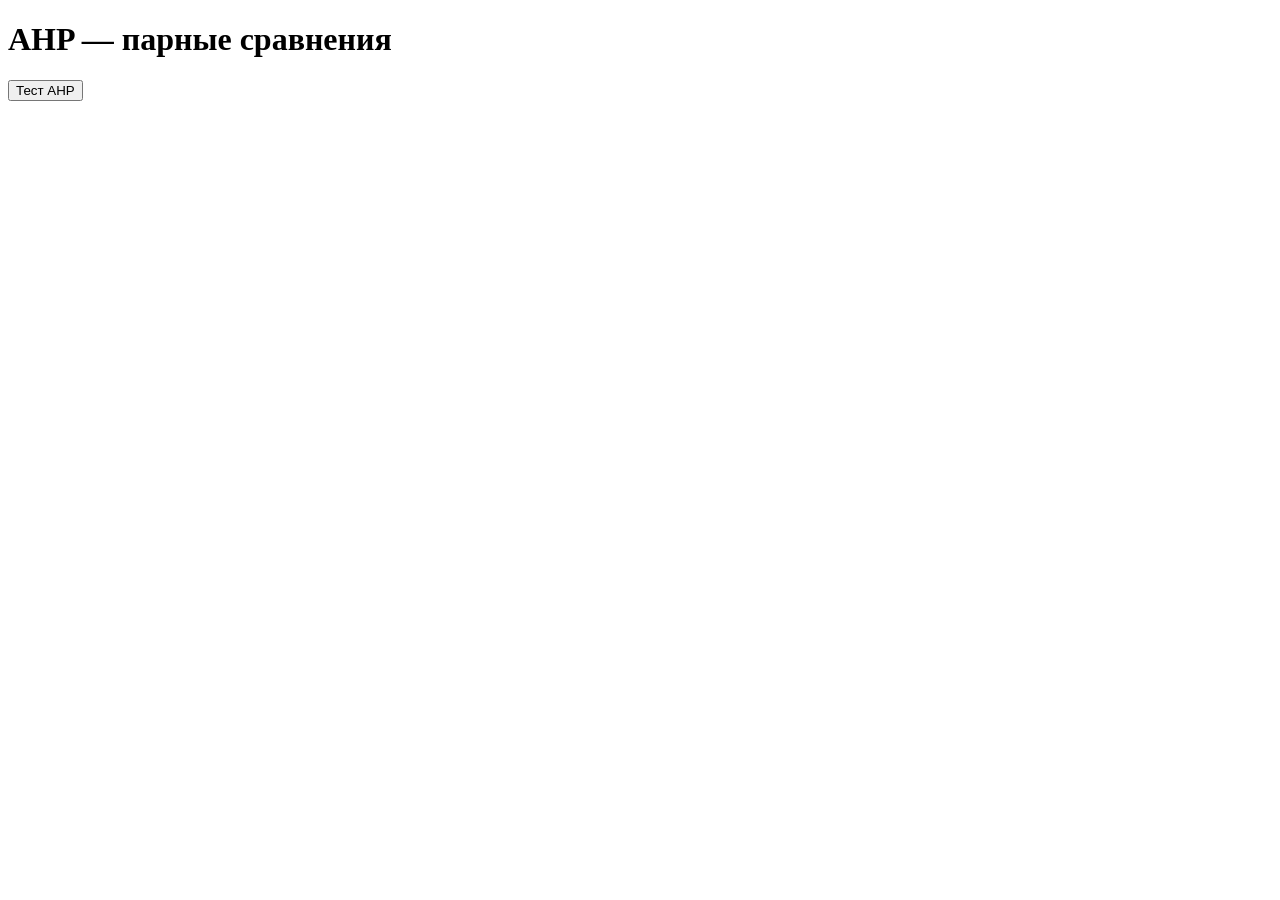
==== templates/ahp.html @ 90137758 "классические методы ahp, ftopsis, electre реализация" ====
<!DOCTYPE html>
<html>
<head>
    <title>AHP</title>
</head>
<body>

<h1>AHP — парные сравнения</h1>

<button onclick="sendTest()">Тест AHP</button>

<pre id="result"></pre>

<script>
async function sendTest() {
    const response = await fetch("/ahp", {
        method: "POST",
        headers: {
            "Content-Type": "application/json"
        },
        body: JSON.stringify({
            matrix: [
                [1, 3, 5],
                [1/3, 1, 2],
                [1/5, 1/2, 1]
            ]
        })
    });

    const data = await response.json();
    document.getElementById("result").innerText = JSON.stringify(data, null, 2);
}
</script>

</body>
</html>
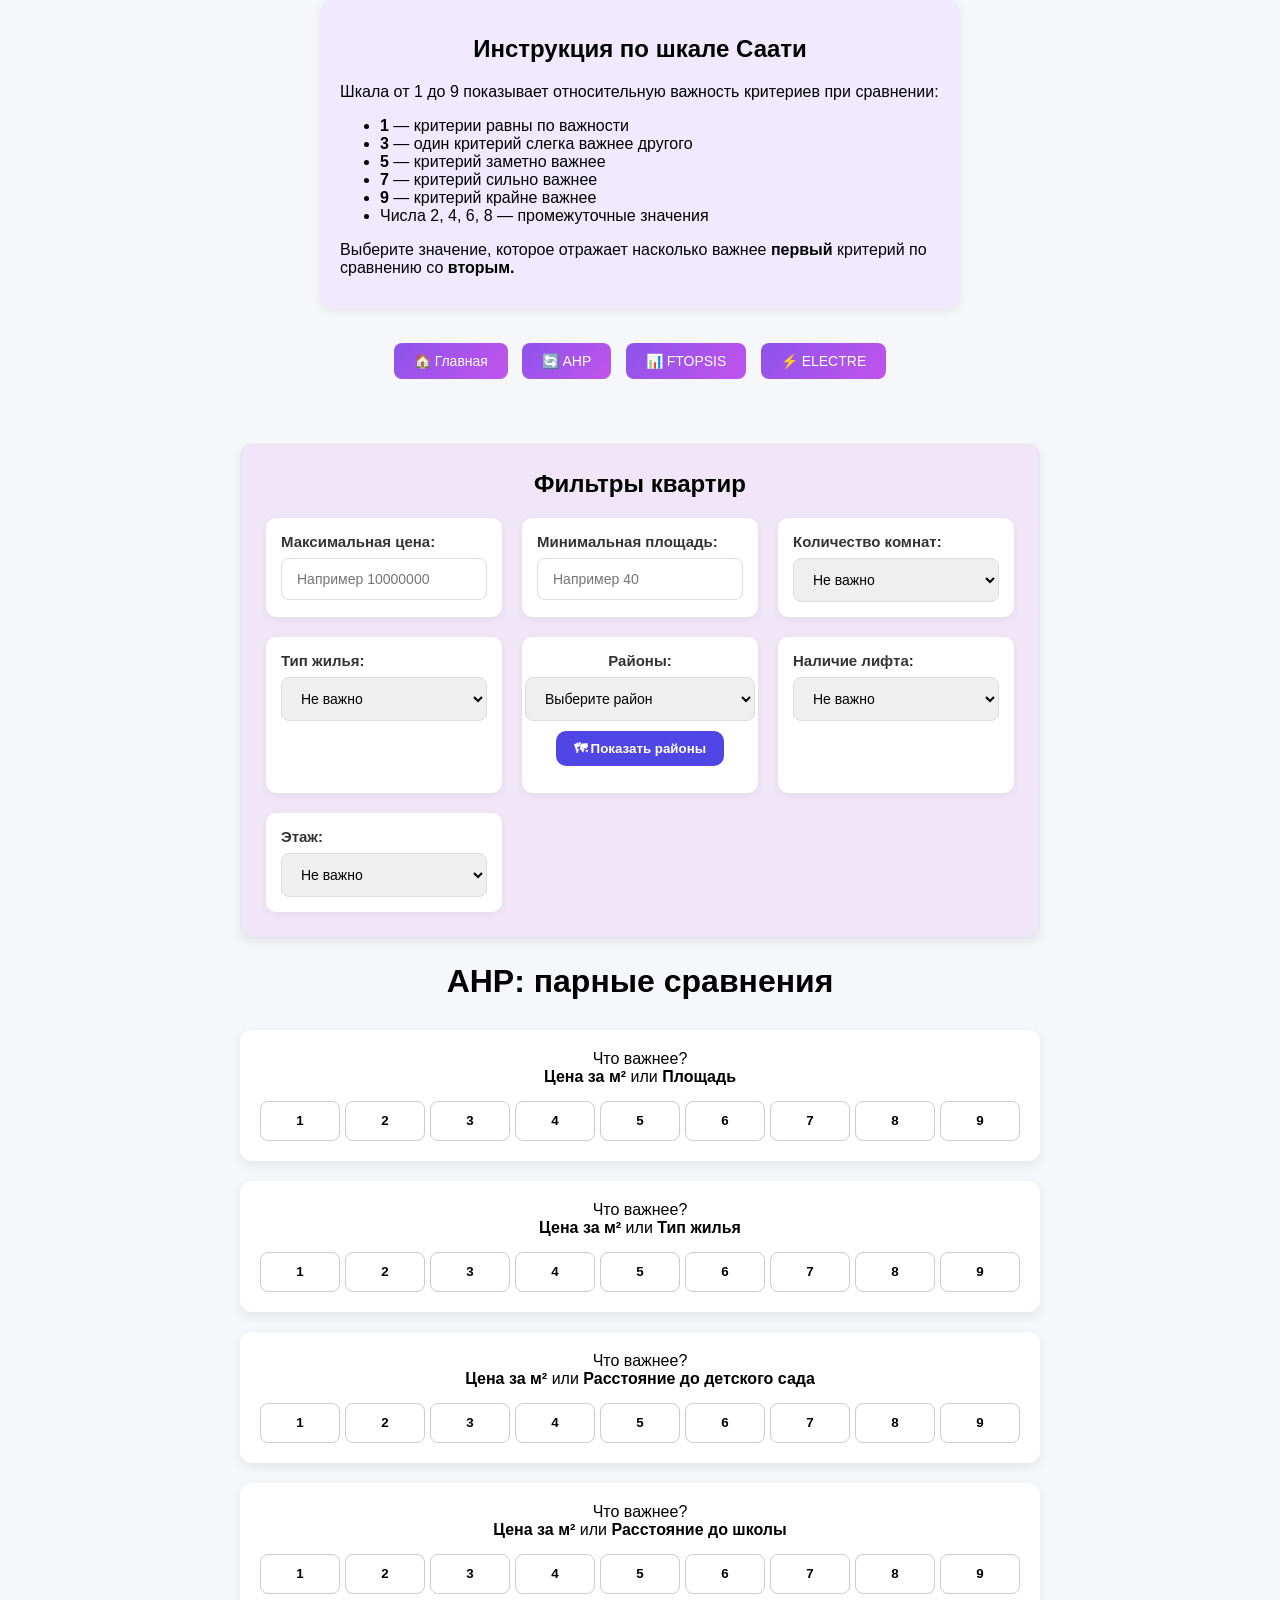
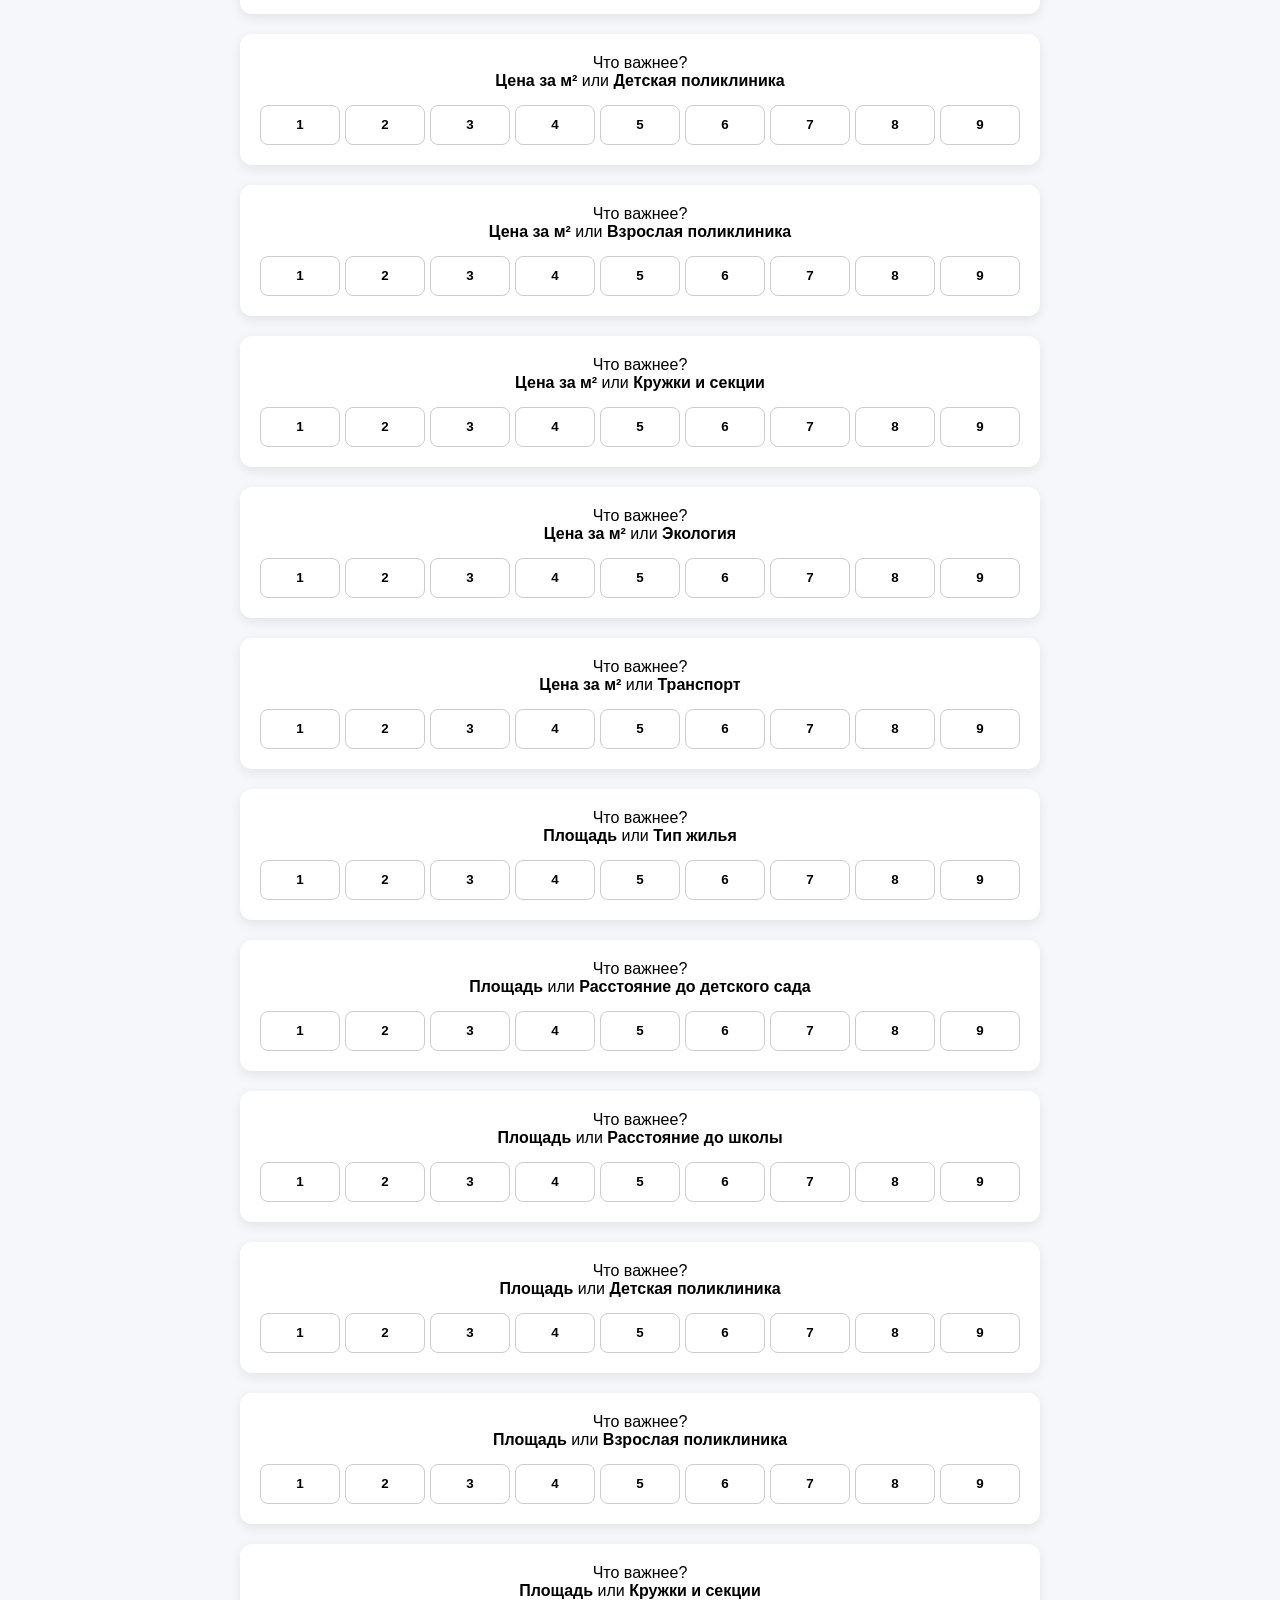
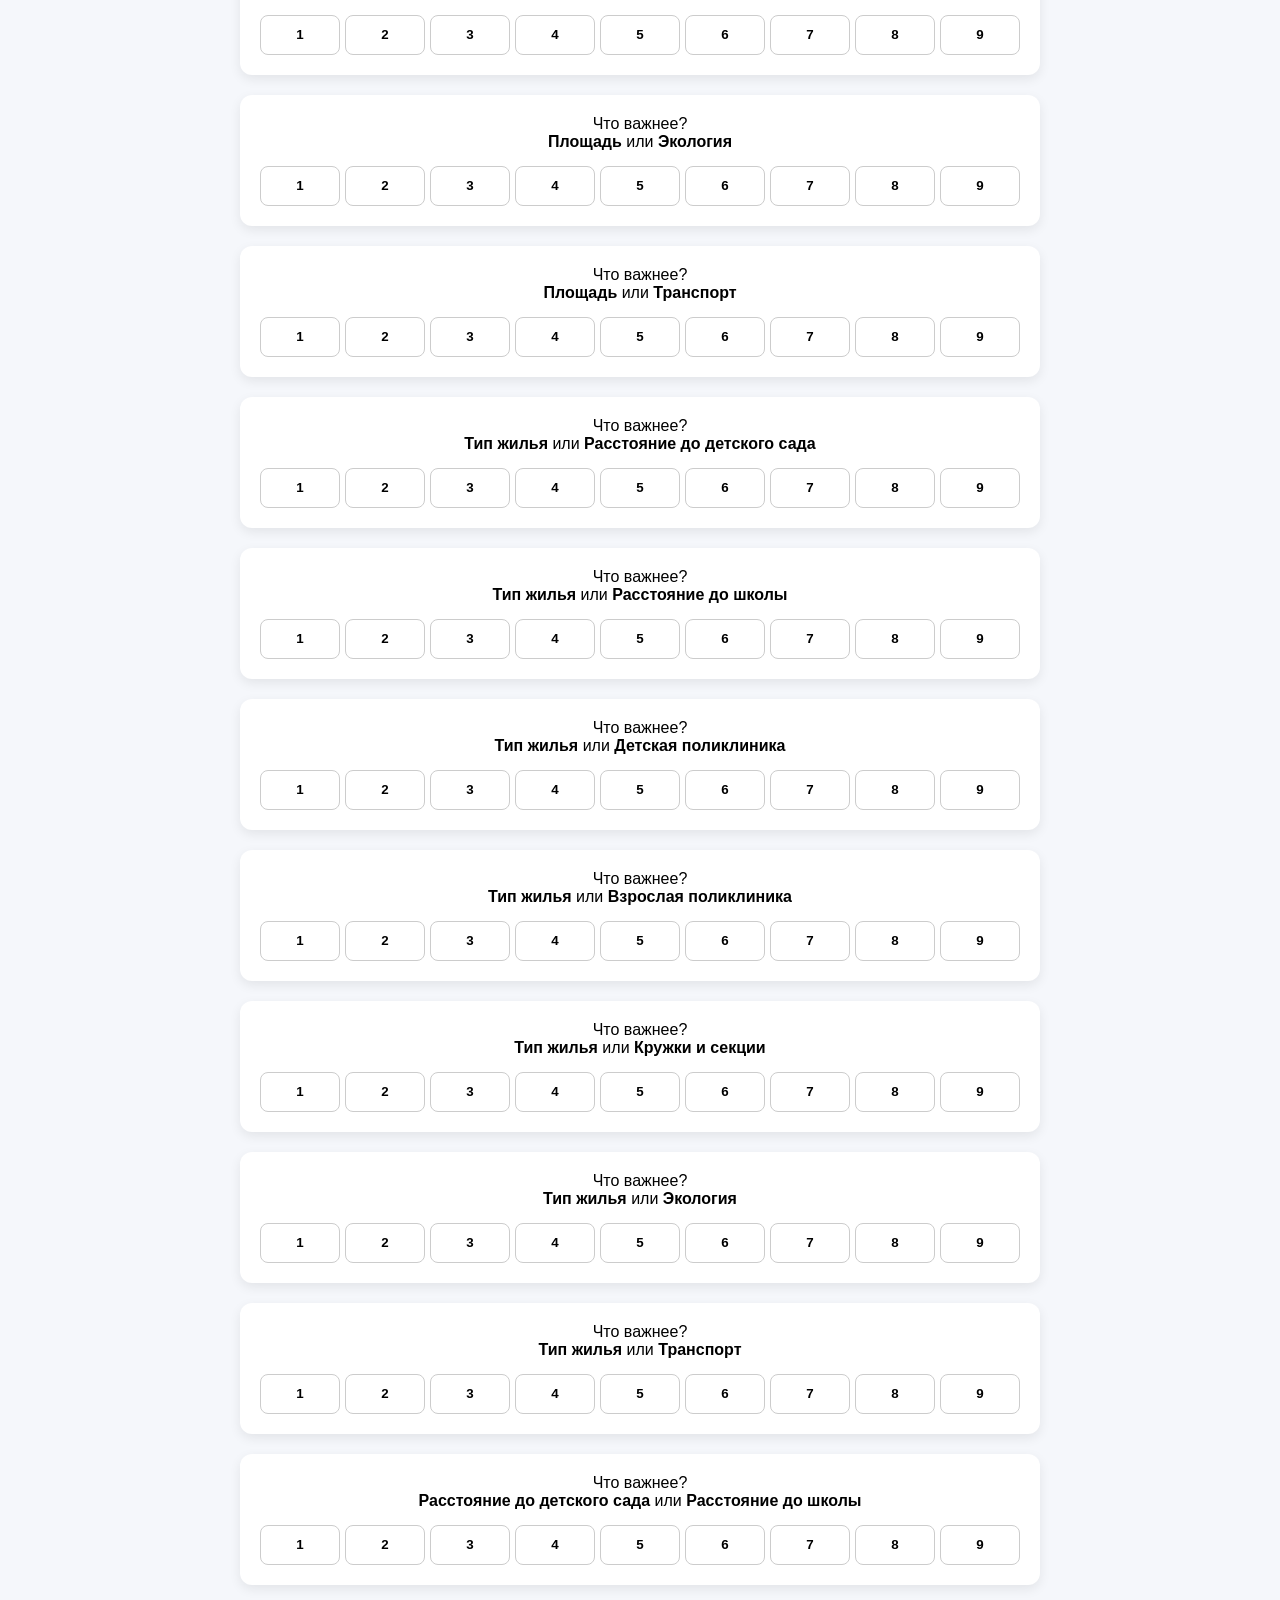
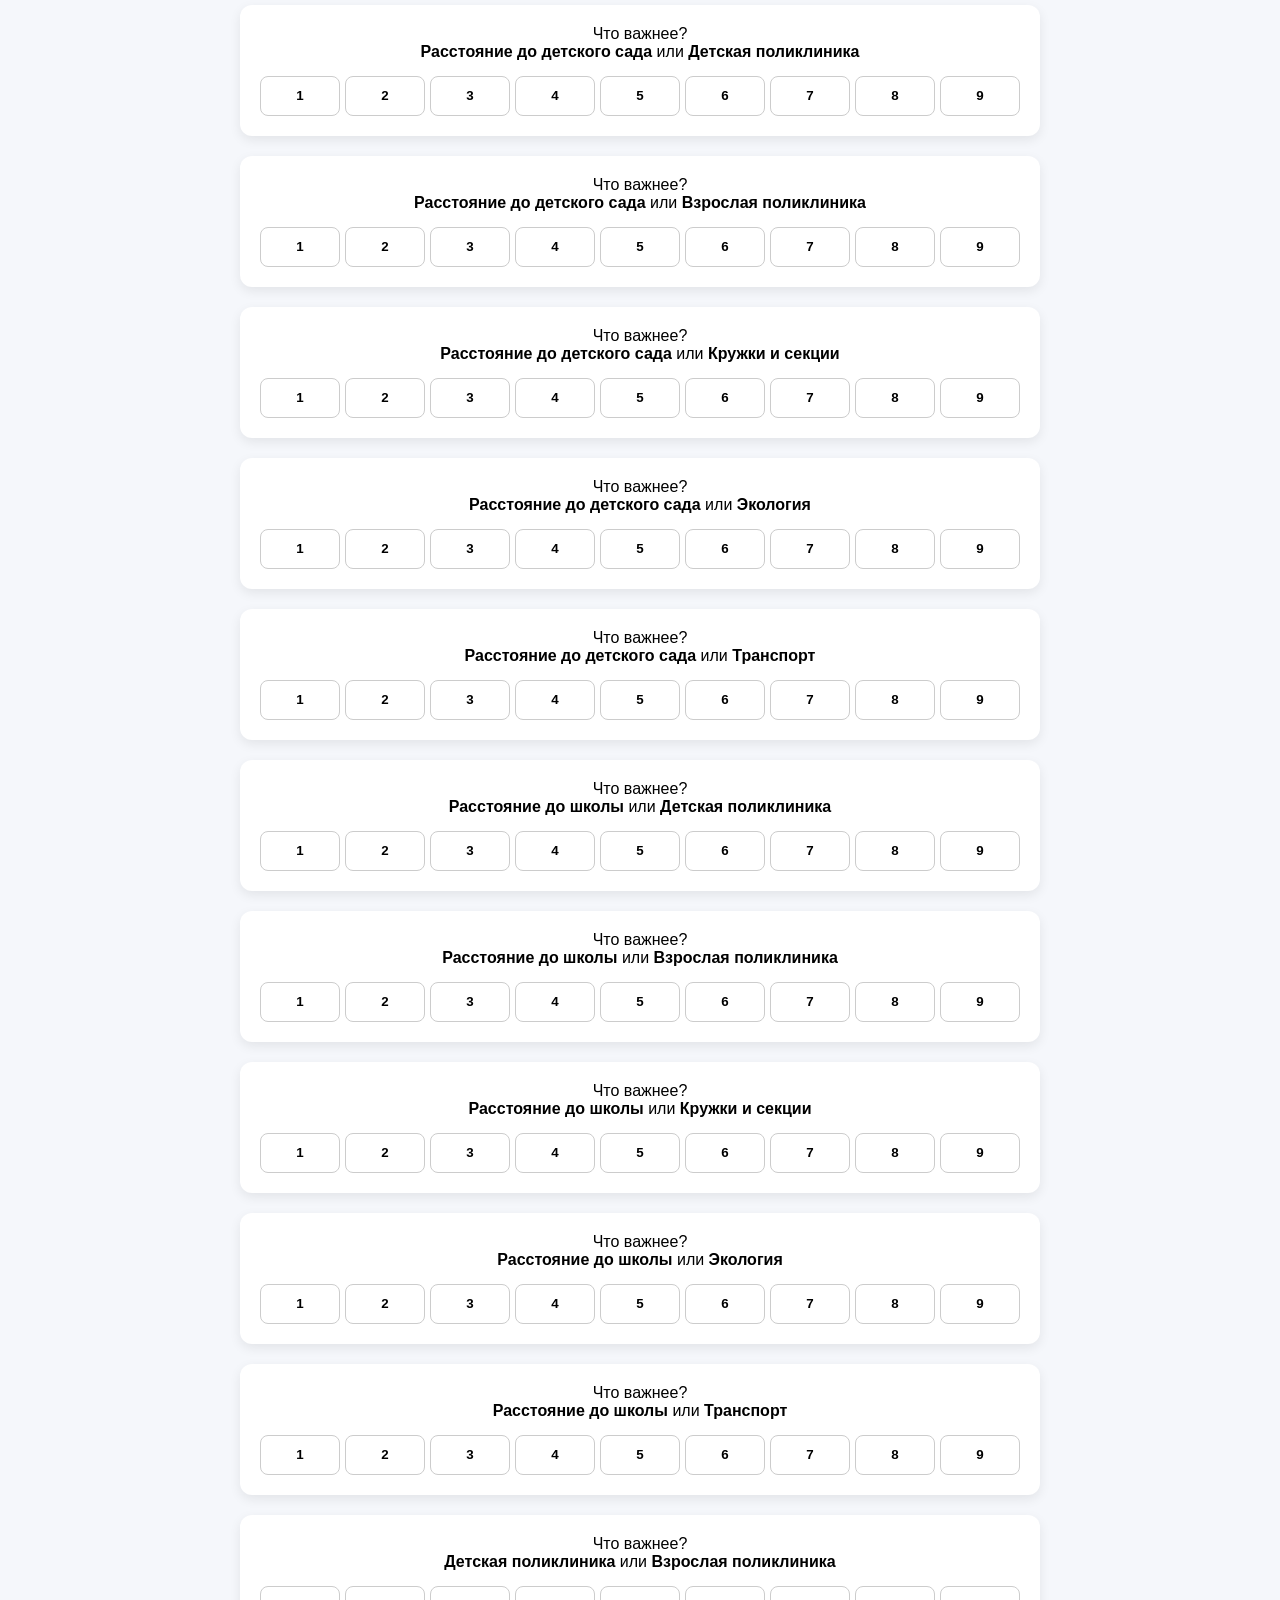
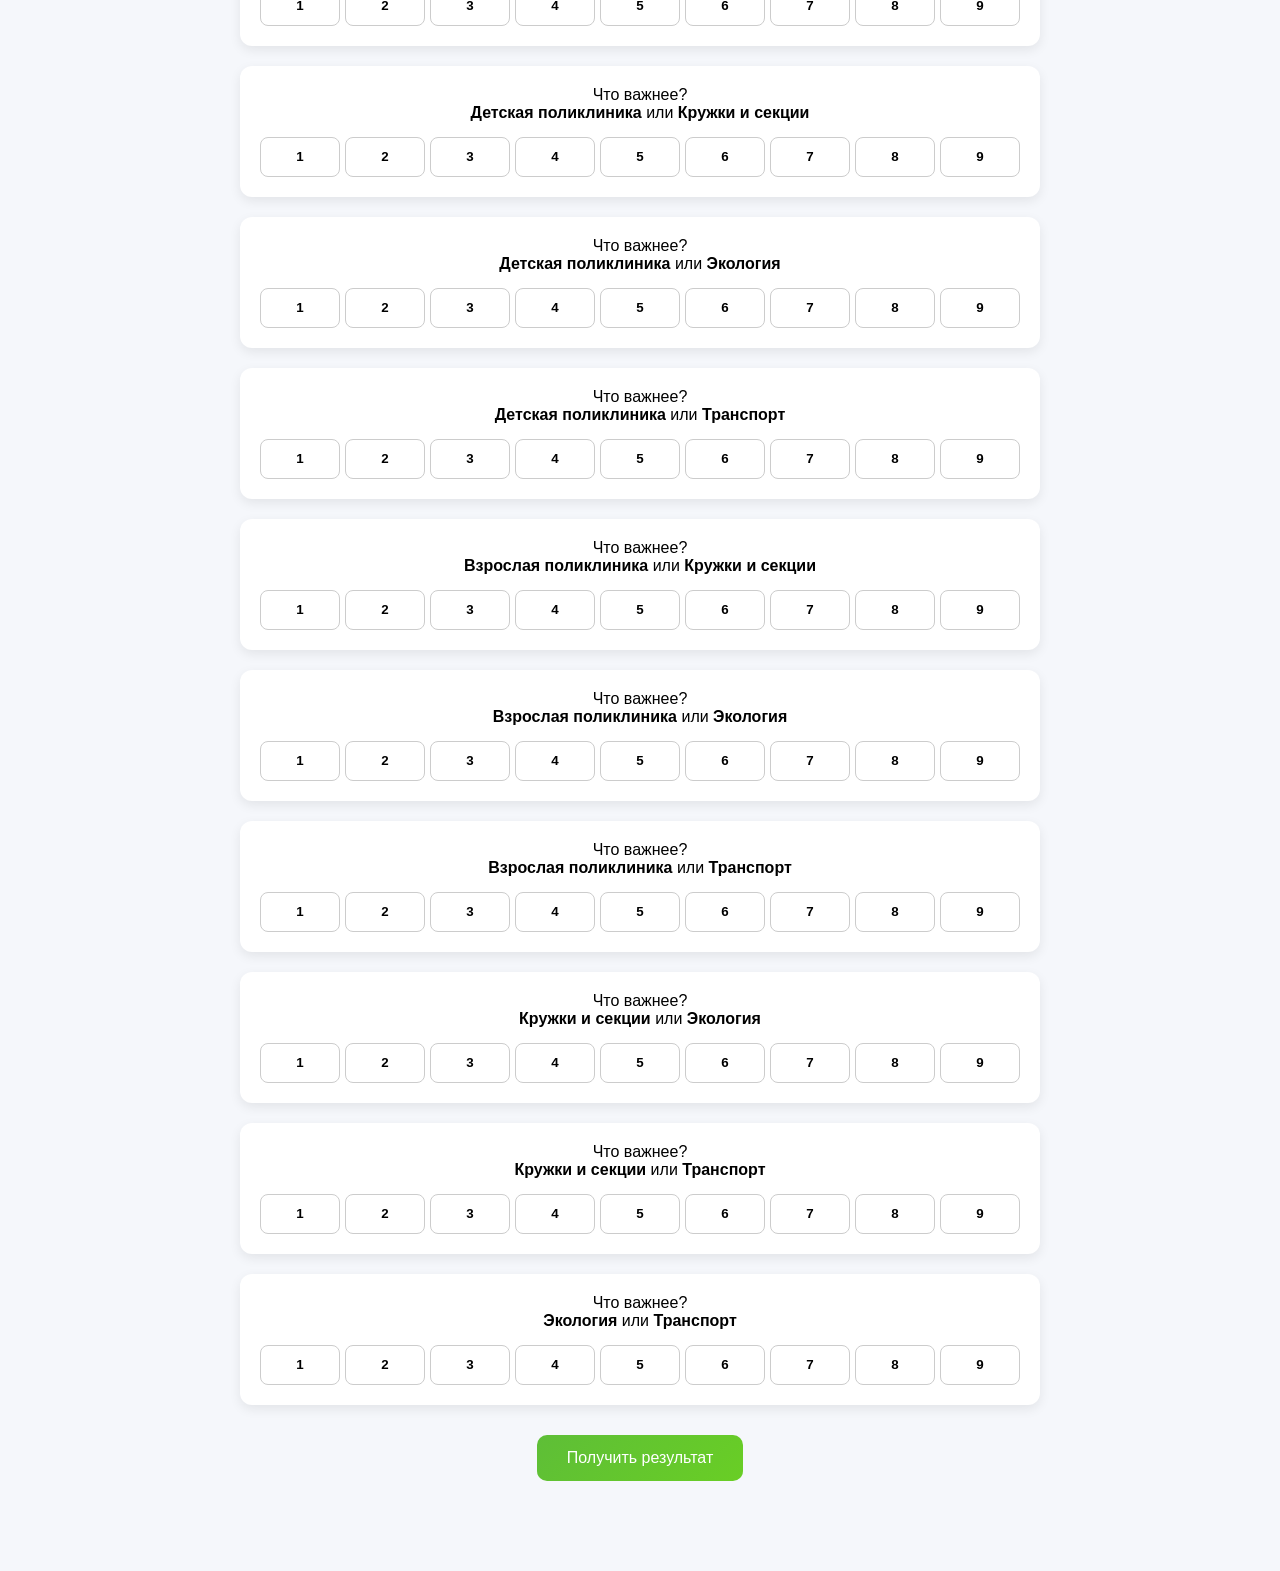
==== commit 76cfb1d1: "рабочая версия 1" ====
--- a/templates/ahp.html
+++ b/templates/ahp.html
@@ -1,36 +1,161 @@
 <!DOCTYPE html>
-<html>
+<html lang="ru">
 <head>
-    <title>AHP</title>
+  <meta charset="UTF-8">
+  <title>AHP опрос</title>
+  <link rel="stylesheet" href="/static/style.css">
+
 </head>
 <body>
 
-<h1>AHP — парные сравнения</h1>
+<div class="instructions">
+  <h2>Инструкция по шкале Саати</h2>
+  <p>
+    Шкала от 1 до 9 показывает относительную важность критериев при сравнении:
+  </p>
+  <ul>
+    <li><b>1</b> — критерии равны по важности</li>
+    <li><b>3</b> — один критерий слегка важнее другого</li>
+    <li><b>5</b> — критерий заметно важнее</li>
+    <li><b>7</b> — критерий сильно важнее</li>
+    <li><b>9</b> — критерий крайне важнее</li>
+    <li>Числа 2, 4, 6, 8 — промежуточные значения</li>
+  </ul>
+  <p>Выберите значение, которое отражает насколько важнее <b>первый</b> критерий по сравнению со <b>вторым.</b></p>
+</div>
 
-<button onclick="sendTest()">Тест AHP</button>
+<div class="nav">
+  <button onclick="location.href='/'">🏠 Главная</button>
+  <button onclick="location.href='/ahp'">🔄 AHP</button>
+  <button onclick="location.href='/ftopsis'">📊 FTOPSIS</button>
+  <button onclick="location.href='/electre'">⚡ ELECTRE</button>
+</div>
 
-<pre id="result"></pre>
+<div class="container">
+  
+<div class="filter-section">
+  <h2 style="margin-top: 0; text-align: center;">Фильтры квартир</h2>
+  
+   <div class="filter-grid">
+    <div class="filter-item">
+      <label>Максимальная цена:</label>
+      <input type="number" id="maxPrice" placeholder="Например 10000000" min="500000" max="15000000">
+    </div>
 
-<script>
-async function sendTest() {
-    const response = await fetch("/ahp", {
-        method: "POST",
-        headers: {
-            "Content-Type": "application/json"
-        },
-        body: JSON.stringify({
-            matrix: [
-                [1, 3, 5],
-                [1/3, 1, 2],
-                [1/5, 1/2, 1]
-            ]
-        })
-    });
+    <div class="filter-item">
+      <label>Минимальная площадь:</label>
+      <input type="number" id="minArea" placeholder="Например 40" min="30" max="150">
+    </div>
 
-    const data = await response.json();
-    document.getElementById("result").innerText = JSON.stringify(data, null, 2);
-}
-</script>
+    <div class="filter-item">
+      <label>Количество комнат:</label>
+      <select id="rooms">
+        <option value="">Не важно</option>
+        <option value="1">1 комната</option>
+        <option value="2">2 комнаты</option>
+        <option value="3">3 комнаты</option>
+        <option value="4">4+ комнаты</option>
+      </select>
+    </div>
 
+    <div class="filter-item">
+      <label>Тип жилья:</label>
+      <select id="housingType">
+        <option value="">Не важно</option>
+        <option value="1">Новостройка</option>
+        <option value="0">Вторичное жильё</option>
+      </select>
+    </div>
+
+    <div class="filter-item district-filter">
+  <label>Районы:</label>
+
+  <div class="district-controls">
+
+    <select id="districtSelect">
+      <option value="">Выберите район</option>
+
+      <option value="Юго-Запад">Юго-Запад</option>
+      <option value="Европейские улочки">Европейские улочки</option>
+      <option value="Метроград">Метроград</option>
+      <option value="Парк победы">Парк победы</option>
+      <option value="Лепсе">Лепсе</option>
+      <option value="Филейка">Филейка</option>
+      <option value="Ганино">Ганино</option>
+      <option value="Старый центр">Старый центр</option>
+      <option value="Новый центр">Новый центр</option>
+      <option value="Дружба">Дружба</option>
+      <option value="Чистые пруды">Чистые пруды</option>
+      <option value="Цирк">Цирк</option>
+      <option value="Зональный">Зональный</option>
+      <option value="Коминтерн">Коминтерн</option>
+      <option value="Нововятск">Нововятск</option>
+    </select>
+
+    <button type="button" id="showDistrictMapBtn">
+      🗺 Показать районы
+    </button>
+  </div>
+
+  <div id="selectedDistricts" class="selected-districts"></div>
+</div>
+
+    <div class="filter-item">
+      <label>Наличие лифта:</label>
+      <select id="hasElevator">
+        <option value="">Не важно</option>
+        <option value="true">Есть лифт</option>
+        <option value="false">Без лифта</option>
+      </select>
+    </div>
+
+    <div class="filter-item">
+      <label>Этаж:</label>
+      <select id="floorType">
+        <option value="">Не важно</option>
+        <option value="not_first">Не первый этаж</option>
+        <option value="not_last">Не последний этаж</option>
+        <option value="middle">Средние этажи</option>
+      </select>
+    </div>
+  </div>
+</div>
+  
+
+<h1>AHP: парные сравнения</h1>
+
+<div id="form"></div>
+
+
+<div style="text-align:center; margin-top:20px;">
+    <button id="submitBtn" onclick="submitData()">
+        Получить результат
+    </button>
+
+    <button id="refreshBtn" onclick="refreshResults()" style="display:none;">
+        🔄 Пройти заново 
+    </button>
+</div>
+<div id="result"></div>
+
+</div>
+<div id="districtMapModal" class="district-modal">
+  <div class="district-modal-content">
+
+    <button class="close-modal" onclick="closeDistrictMap()">
+      ✕
+    </button>
+
+    <h3>Районы города</h3>
+
+    <img
+      src="/static/images/districts-map.png"
+      alt="Карта районов"
+      class="district-map-image"
+    >
+  </div>
+</div>
+
+<script src="/static/js/ahp.js"></script>
 </body>
 </html>
--- a/static/style.css
+++ b/static/style.css
@@ -0,0 +1,497 @@
+body {
+  font-family: Arial;
+  background: #f5f7fb;
+  margin: 0;
+}
+
+/* главный контейнер */
+.container {
+  max-width: 800px;
+  margin: 40px auto;
+  padding: 20px;
+}
+
+h1 {
+  text-align: center;
+  margin-bottom: 30px;
+}
+
+/* карточка вопроса */
+.pair {
+  background: white;
+  border-radius: 12px;
+  padding: 20px;
+  margin-bottom: 20px;
+  box-shadow: 0 4px 12px rgba(0,0,0,0.08);
+}
+
+/* текст по центру */
+.pair-title {
+  text-align: center;
+  margin-bottom: 15px;
+  font-size: 16px;
+}
+
+/* шкала НА ВСЮ ШИРИНУ */
+.scale {
+  display: grid;
+  grid-template-columns: repeat(9, 1fr);
+  gap: 5px;
+}
+
+/* кнопки */
+.scale button {
+  height: 40px;
+  border-radius: 8px;
+  border: 1px solid #ccc;
+  background: white;
+  cursor: pointer;
+  transition: 0.2s;
+  font-weight: bold;
+}
+
+/* hover */
+.scale button:hover {
+  background: #e3f2fd;
+}
+
+/* выбранное */
+.scale button.selected {
+  background: #8b45e7;
+  color: white;
+  border: none;
+}
+
+/* кнопка отправки */
+#submitBtn {
+  display: block;
+  margin: 30px auto;
+  padding: 14px 30px;
+  font-size: 16px;
+  background: linear-gradient(135deg, #5ebe37, #69ce25);
+  color: white;
+  border: none;
+  border-radius: 10px;
+  cursor: pointer;
+  transition: 0.3s;
+}
+
+#submitBtn:hover {
+  transform: scale(1.05);
+}
+
+/* блок результатов */
+#result {
+  margin-top: 30px;
+  text-align: center;
+}
+
+/* карточка квартиры */
+.card {
+  background: white;
+  border-radius: 14px;
+  padding: 20px;
+  margin: 15px 0;
+  box-shadow: 0 5px 15px rgba(0,0,0,0.1);
+  text-align: left;
+}
+
+/* топ-1 */
+.top1 {
+  border: 2px solid gold;
+  background: #fffbe6;
+}
+
+/* кнопка редактирования */
+#editBtn {
+  margin-top: 25px;
+  padding: 12px 25px;
+  border: none;
+  border-radius: 10px;
+  background: linear-gradient(135deg, #c76fe2, #db66b8);
+  color: white;
+  cursor: pointer;
+  font-size: 15px;
+  transition: 0.3s;
+}
+
+#editBtn:hover {
+  transform: scale(1.05);
+}
+
+.instructions {
+  background: #f1e9fd;
+  padding: 15px 20px;
+  border-radius: 12px;
+  margin-bottom: 30px;
+  box-shadow: 0 3px 10px rgba(0,0,0,0.08);
+  
+}
+.instructions h2 {
+  text-align: center;
+}
+.instructions ul {
+  max-width: 600px;
+  margin: 10px auto;
+  text-align: left;
+}
+
+.nav {
+  text-align: center;
+  margin-bottom: 20px;
+}
+.nav button {
+  margin: 5px;
+  padding: 10px 20px;
+  font-size: 14px;
+  border: none;
+  border-radius: 8px;
+  background: linear-gradient(135deg, #8d53eb, #c154ec);
+  color: white;
+  cursor: pointer;
+  transition: 0.3s;
+}
+.nav button:hover {
+  transform: scale(1.05);
+}
+#restartBtn {
+  margin-bottom: 30px;
+  margin-left: 10px;
+  padding: 12px 25px;
+  border: none;
+  border-radius: 10px;
+  background: linear-gradient(135deg, #9e9e9e, #616161);
+  color: white;
+  cursor: pointer;
+  transition: 0.3s;
+}
+#restartBtn:hover {
+  transform: scale(1.05);
+}
+
+#saveSurvey {
+margin-bottom: 30px;
+  margin-left: 10px;
+  padding: 12px 25px;
+  border: none;
+  border-radius: 10px;
+  background: linear-gradient(135deg, #4670cc, #5c49cc);
+  color: white;
+  cursor: pointer;
+  transition: 0.3s;
+}
+
+
+#saveSurvey:hover {
+  transform: scale(1.05);
+}
+
+.instructions {
+  max-width: 600px;
+  margin: 0 auto 30px auto;
+}
+/* Контейнер для кнопок уточнения */
+.clarify-container {
+    display: flex;
+    justify-content: center;
+    gap: 15px;
+    flex-wrap: wrap;
+    margin-top: 15px;
+}
+/* Кнопки уточнения */
+.clarify-btn {
+    min-width: 90px;
+    padding: 12px 18px;
+    border: none;
+    border-radius: 10px;
+    background: linear-gradient(135deg, #8d53eb, #c154ec);
+    color: white;
+    cursor: pointer;
+    font-weight: bold;
+    font-size: 15px;
+    transition: 0.3s;
+    box-shadow: 0 4px 10px rgba(0,0,0,0.1);
+}
+
+.clarify-btn:hover {
+    transform: scale(1.05);
+    box-shadow: 0 6px 15px rgba(0,0,0,0.15);
+}
+
+/* Отображение значения CR */
+.cr-value {
+    font-size: 12px;
+    opacity: 0.9;
+}
+
+/* Улучшенные стили для фильтров */
+/* Исправленные стили для фильтров */
+.filter-section {
+  background: #f0e6f7; /* Фиолетовый фон, как у всего интерфейса */
+  border-radius: 12px;
+  padding: 25px;
+  margin-bottom: 25px;
+  box-shadow: 0 4px 12px rgba(0,0,0,0.08);
+  border: 1px solid #e0e5f0;
+}
+
+.filter-grid {
+  display: grid;
+  grid-template-columns: repeat(auto-fit, minmax(200px, 1fr));
+  gap: 20px;
+  margin-top: 15px;
+}
+
+.filter-item {
+  display: flex;
+  flex-direction: column;
+  background: white;
+  padding: 15px;
+  border-radius: 10px;
+  box-shadow: 0 2px 8px rgba(0,0,0,0.05);
+}
+
+label {
+  font-weight: bold;
+  margin-bottom: 8px;
+  color: #333;
+  font-size: 15px;
+}
+
+/* Ключевое исправление - ограничение ширины полей */
+input, select {
+  width: 100%;
+  max-width: 100%; /* Важно! */
+  padding: 12px 15px;
+  border-radius: 8px;
+  border: 1px solid #ddd;
+  font-size: 14px;
+  box-sizing: border-box; /* Важно! */
+}
+
+/* Установка максимальной ширины для текстовых полей */
+input[type="number"] {
+  width: 100%;
+  max-width: 100%;
+  box-sizing: border-box;
+  padding: 12px 15px;
+}
+
+.scale.ftopsis {
+  grid-template-columns: repeat(10, 1fr);
+}
+
+
+.district-filter {
+    display: flex;
+    flex-direction: column;
+    align-items: center;
+}
+
+.district-controls {
+    display: flex;
+    gap: 10px;
+    align-items: center;
+    justify-content: center;
+    flex-wrap: wrap;
+    width: 100%;
+}
+
+#districtSelect {
+    min-width: 230px;
+}
+
+#showDistrictMapBtn {
+    background: #4f46e5;
+    color: white;
+    border: none;
+    padding: 10px 18px;
+    border-radius: 10px;
+    cursor: pointer;
+    transition: 0.2s;
+    font-weight: 600;
+}
+
+#showDistrictMapBtn:hover {
+    background: #4338ca;
+    transform: translateY(-1px);
+}
+
+.selected-districts {
+    margin-top: 14px;
+
+    display: flex;
+    flex-wrap: wrap;
+    justify-content: center;
+    gap: 10px;
+
+    width: 100%;
+}
+
+.district-tag {
+    background: #eef2ff;
+    color: #544cc0;
+
+    border-radius: 999px;
+
+    padding: 8px 14px;
+
+    display: flex;
+    align-items: center;
+    gap: 8px;
+
+    font-size: 14px;
+    font-weight: 500;
+}
+
+.remove-district {
+    cursor: pointer;
+    border: none;
+    background: transparent;
+
+    color: #443da8;
+
+    font-size: 16px;
+    font-weight: bold;
+
+    transition: 0.2s;
+}
+
+.remove-district:hover {
+    color: #dc2626;
+    transform: scale(1.15);
+}
+
+/* =========================
+   МОДАЛКА КАРТЫ
+========================= */
+
+.district-modal {
+    position: fixed;
+    inset: 0;
+
+    background: rgba(0,0,0,0.65);
+
+    display: none;
+
+    align-items: center;
+    justify-content: center;
+
+    z-index: 9999;
+}
+
+.district-modal.active {
+    display: flex;
+}
+
+.district-modal-content {
+    background: white;
+
+    border-radius: 20px;
+
+    padding: 24px;
+
+    max-width: 900px;
+    width: 90%;
+
+    text-align: center;
+
+    position: relative;
+
+    animation: modalFade 0.25s ease;
+}
+
+.district-map-image {
+    width: 100%;
+    max-height: 75vh;
+
+    object-fit: contain;
+
+    border-radius: 16px;
+
+    margin-top: 16px;
+}
+
+.close-modal {
+    position: absolute;
+
+    right: 16px;
+    top: 16px;
+
+    border: none;
+    background: #ef4444;
+
+    color: white;
+
+    width: 36px;
+    height: 36px;
+
+    border-radius: 50%;
+
+    cursor: pointer;
+
+    font-size: 16px;
+}
+
+.close-modal:hover {
+    background: #dc2626;
+}
+/* =========================
+   РАЙОНЫ
+========================= */
+
+.district-controls {
+    display: flex;
+    gap: 10px;
+    align-items: center;
+}
+
+.selected-districts {
+    margin-top: 12px;
+
+    display: flex;
+    flex-wrap: wrap;
+
+    gap: 8px;
+}
+
+.district-tag {
+    background: #efe2f5;
+    color: rgb(0, 0, 0);
+
+    padding: 6px 12px;
+
+    border-radius: 999px;
+
+    display: flex;
+    align-items: center;
+    font-weight: 550 ;
+    gap: 8px;
+
+    font-size: 14px;
+}
+
+.remove-district {
+    cursor: pointer;
+    font-weight: bold;
+}
+
+@keyframes modalFade {
+    from {
+        opacity: 0;
+        transform: scale(0.92);
+    }
+
+    to {
+        opacity: 1;
+        transform: scale(1);
+    }
+}
+
+/* Адаптивность для мобильных */
+@media (max-width: 600px) {
+  .filter-grid {
+    grid-template-columns: 1fr;
+  }
+}
+
